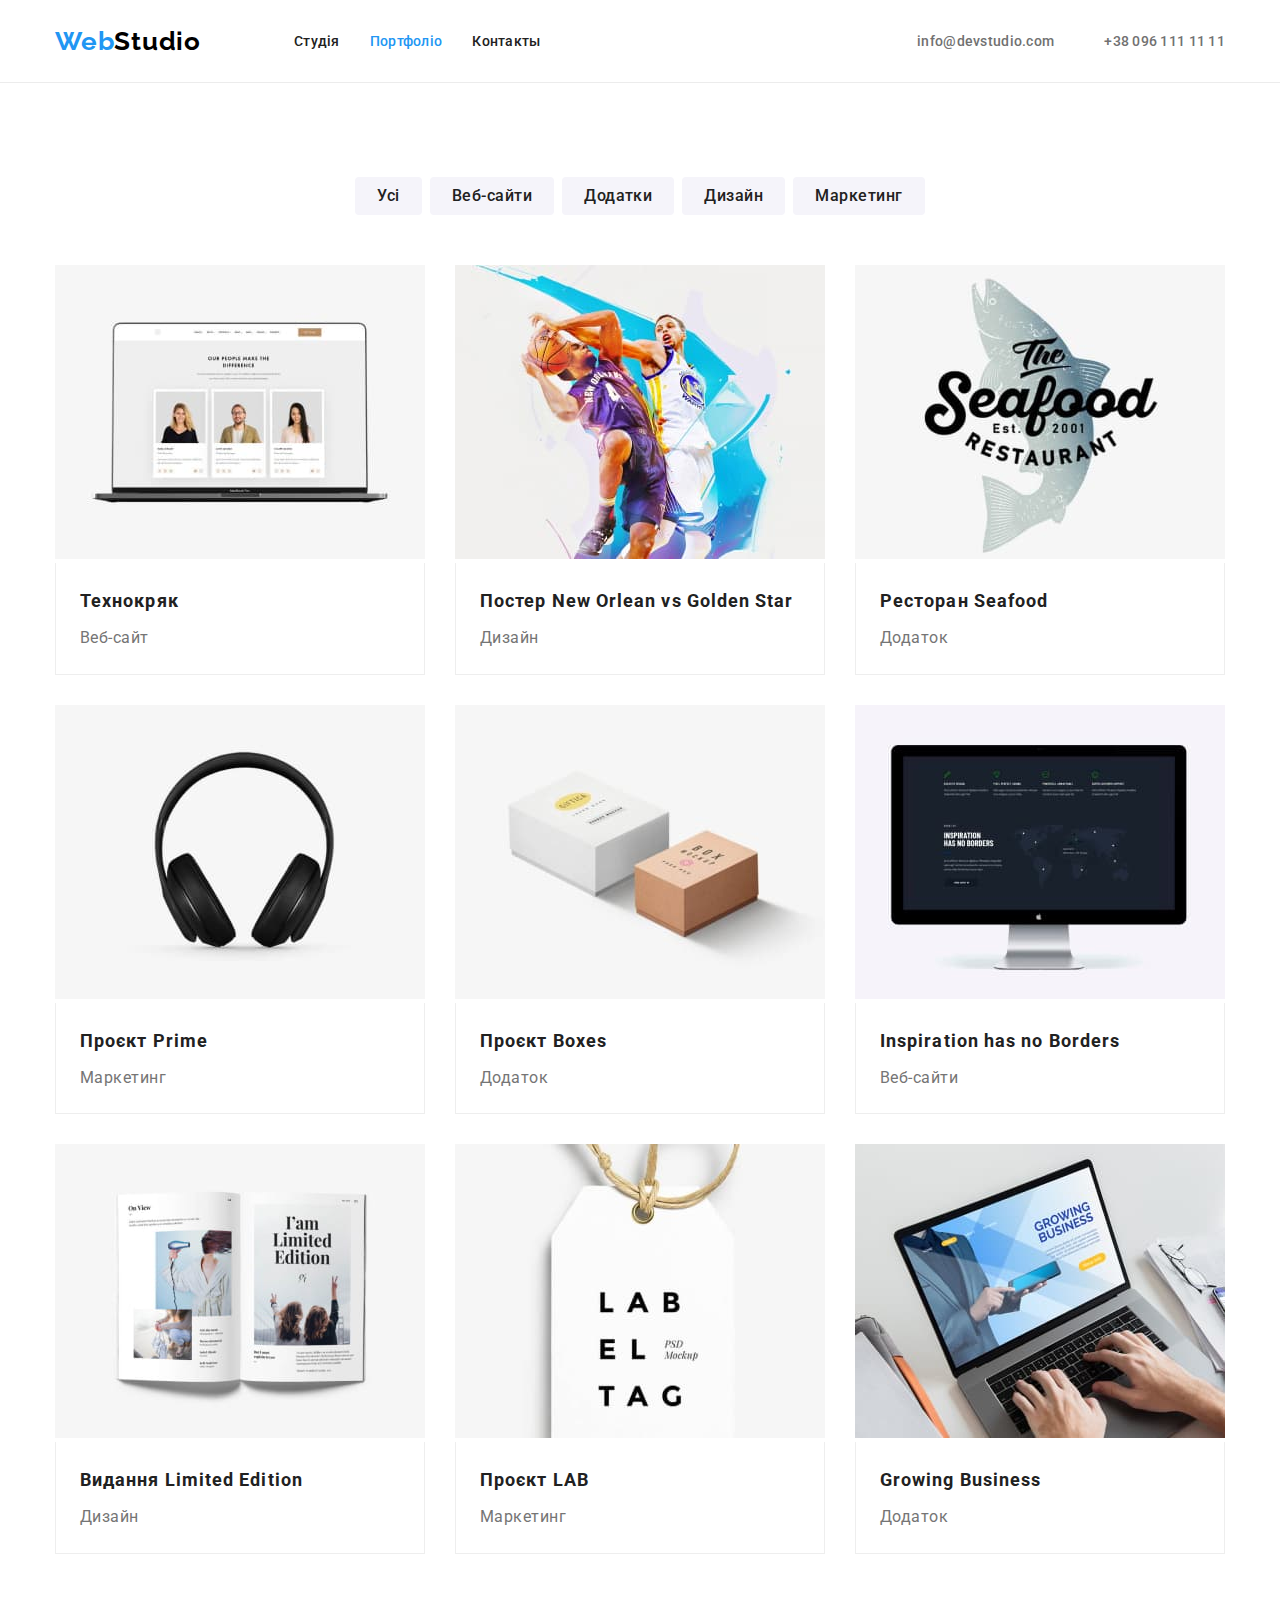
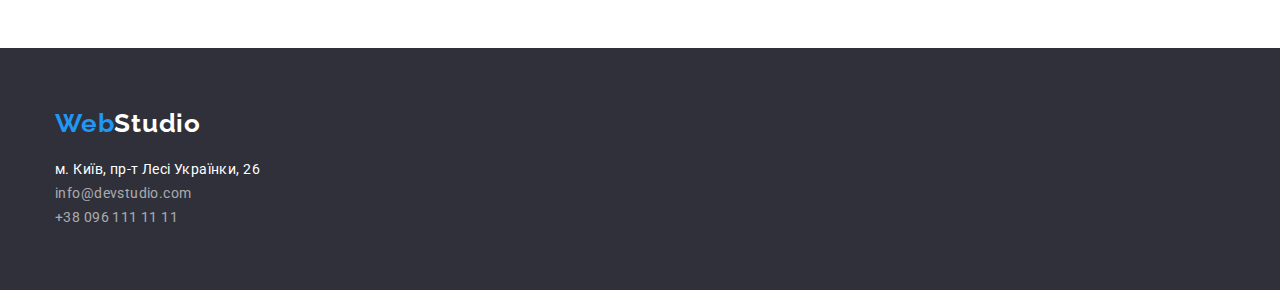
==== portfolio.html @ 61d3a7ad "create hm-4" ====
<!DOCTYPE html>
<html lang="uk">
  <head>
    <meta charset="UTF-8" />
    <meta http-equiv="X-UA-Compatible" content="IE=edge" />
    <meta name="viewport" content="width=device-width, initial-scale=1.0" />
    <title>Document</title>
    <link rel="preconnect" href="https://fonts.googleapis.com" />
    <link rel="preconnect" href="https://fonts.gstatic.com" crossorigin />
    <link
      href="https://fonts.googleapis.com/css2?family=Raleway:wght@700&family=Roboto:wght@400;500;700;900&display=swap"
      rel="stylesheet"
    />
    <link
      rel="stylesheet"
      href="https://cdnjs.cloudflare.com/ajax/libs/modern-normalize/1.1.0/modern-normalize.min.css"
    />
    <link rel="stylesheet" href="./css/styles.css" />
  </head>
  <body class="page">
    <header class="page-header">
      <div class="header-container container">
        <nav class="header nav">
          <a class="logo link" href="./index.html"
            >Web<span class="logo-header">Studio</span></a
          >
          <ul class="site-nav list">
            <li class="item">
              <a href="./index.html" class="link">Студiя</a>
            </li>
            <li class="item">
              <a href="./portfolio.html" class="link current">Портфолiо</a>
            </li>
            <li class="item"><a href="" class="link">Контакты</a></li>
          </ul>
        </nav>
        <ul class="header-contacts list">
          <li class="item">
            <a href="malito:info@devstudio.com" class="link"
              >info@devstudio.com</a
            >
          </li>
          <li class="item">
            <a href="tel:+380961111111" class="link">+38 096 111 11 11</a>
          </li>
        </ul>
      </div>
    </header>
    <main>
      <section class="section portfolio">
        <div class="container">
          <h1 hidden class="section">Портфолiо</h1>
          <ul class="portfolio-filters list">
            <li class="filter">
              <button type="button" class="filter-button">Усi</button>
            </li>
            <li class="filter">
              <button type="button" class="filter-button">Веб-сайти</button>
            </li>
            <li class="filter">
              <button type="button" class="filter-button">Додатки</button>
            </li>
            <li class="filter">
              <button type="button" class="filter-button">Дизайн</button>
            </li>
            <li class="filter">
              <button type="button" class="filter-button">Маркетинг</button>
            </li>
          </ul>
          <ul class="portfolio-list list">
            <li class="portfolio-item">
              <a class="portfolio-card link" href="./portfolio.html"
                ><img
                  src="./images/teckhnokryak.jpg"
                  alt="laptop with pictures"
                  width="370"
                />
                <div class="portfolio-wrapper">
                  <h2 class="portfolio-title">Технокряк</h2>
                  <p class="portfolio-description">Веб-сайт</p>
                </div>
              </a>
            </li>
            <li class="portfolio-item">
              <a class="portfolio-card link" href="./portfolio.html"
                ><img
                  src="./images/new-orlean-vs-golden-state.jpg"
                  alt="basketbol-players"
                  width="370"
                />
                <div class="portfolio-wrapper">
                  <h2 class="portfolio-title">
                    Постер New Orlean vs Golden Star
                  </h2>
                  <p class="portfolio-description">Дизайн</p>
                </div>
              </a>
            </li>
            <li class="portfolio-item">
              <a class="portfolio-card link" href="./portfolio.html"
                ><img
                  src="./images/the-seafood-restaurant.jpg"
                  alt="logo-of-seafood-reustaurant"
                  width="370"
                />
                <div class="portfolio-wrapper">
                  <h2 class="portfolio-title">Ресторан Seafood</h2>
                  <p class="portfolio-description">Додаток</p>
                </div>
              </a>
            </li>
            <li class="portfolio-item">
              <a class="portfolio-card link" href="./portfolio.html"
                ><img
                  src="./images/headphones.jpg"
                  alt="headphones"
                  width="370"
                />
                <div class="portfolio-wrapper">
                  <h2 class="portfolio-title">Проєкт Prime</h2>
                  <p class="portfolio-description">Маркетинг</p>
                </div>
              </a>
            </li>
            <li class="portfolio-item">
              <a class="portfolio-card link" href="./portfolio.html"
                ><img src="./images/boxes.jpg" alt="two-boxes" width="370" />
                <div class="portfolio-wrapper">
                  <h2 class="portfolio-title">Проєкт Boxes</h2>
                  <p class="portfolio-description">Додаток</p>
                </div>
              </a>
            </li>
            <li class="portfolio-item">
              <a class="portfolio-card link" href="./portfolio.html"
                ><img src="./images/laptop.jpg" alt="laptop" width="370" />
                <div class="portfolio-wrapper">
                  <h2 class="portfolio-title">Inspiration has no Borders</h2>
                  <p class="portfolio-description">Веб-сайти</p>
                </div>
              </a>
            </li>
            <li class="portfolio-item">
              <a class="portfolio-card link" href="./portfolio.html"
                ><img
                  src="./images/book.jpg"
                  alt="book-with-pictures"
                  width="370"
                />
                <div class="portfolio-wrapper">
                  <h2 class="portfolio-title">Видання Limited Edition</h2>
                  <p class="portfolio-description">Дизайн</p>
                </div>
              </a>
            </li>
            <li class="portfolio-item">
              <a class="portfolio-card link" href="./portfolio.html"
                ><img
                  src="./images/label-tag.jpg"
                  alt="Label-tag"
                  width="370"
                />
                <div class="portfolio-wrapper">
                  <h2 class="portfolio-title">Проєкт LAB</h2>
                  <p class="portfolio-description">Маркетинг</p>
                </div>
              </a>
            </li>
            <li class="portfolio-item">
              <a class="portfolio-card link" href="./portfolio.html"
                ><img
                  src="./images/laptop-with-hands.jpg"
                  alt="Laptop-with-hands"
                  width="370"
                />
                <div class="portfolio-wrapper">
                  <h2 class="portfolio-title">Growing Business</h2>
                  <p class="portfolio-description">Додаток</p>
                </div>
              </a>
            </li>
          </ul>
        </div>
      </section>
    </main>
    <footer class="page-footer">
      <div class="container">
        <a class="logo link" href="./index.html"
          >Web<span class="logo-footer">Studio</span></a
        >
        <address class="footer-address">
          <ul class="nav-footer list">
            <li>
              <a
                href="https://goo.gl/maps/p2XQU8UmfZMLt7c46"
                target="_blank"
                rel="noreferrer noopener"
                >м. Київ, пр-т Лесі Українки, 26</a
              >
            </li>
            <li>
              <a class="contacts" href="malito:info@devstudio.com"
                >info@devstudio.com</a
              >
            </li>
            <li>
              <a class="contacts" href="tel:+380961111111">+38 096 111 11 11</a>
            </li>
          </ul>
        </address>
      </div>
    </footer>
  </body>
</html>
---- css/styles.css ----
:root {
    --primary-text-color: #757575;
    --title-text-color: #000000;
    --accent-color: #2196F3;
    --title-header: #ffffff;
    --button-background: #F5F4FA;
}

body {
    color: var(--primary-text-color);
    background-color:var(--title-header);
    font-family: Roboto, sans-serif;
    margin: 0;
}

h1,
h2,
h3,
h4,
p {
    margin: 0px;
}

.list {
    list-style: none;
    padding: 0;
    margin: 0;
}

.img {
    display: block;
}

.section {
    padding: 94px 0;
}
.page-footer {
    background-color: #2F303A;
    padding-top: 60px;
    padding-bottom: 60px;
}

.logo {
    color: var(--accent-color);
    font-family: Raleway;
    font-weight: 700;
    font-size: 26px;
    line-height: 1.1;
    letter-spacing: 0.03em;
    margin-right: 93px;
}

.logo-header {
    color: var(--title-text-color);
    font-family: Raleway;
        font-weight: 700;
        font-size: 26px;
        line-height: 1.19;
        letter-spacing: 0.03em;
}

.logo-footer {
    color: var(--title-header);
    font-family: Raleway;
        font-weight: 700;
        font-size: 26px;
        line-height: 1.19;
        letter-spacing: 0.03em;
}


/*Site navigation*/

.site-nav.list {
display: flex;
}

.site-nav .item {
    display: flex;
}

.site-nav .item:not(:last-child) {
    margin-right: 30px;
}

.site-nav.list.header {
    display: flex;
    margin-right: 30px;
}


.site-nav .link {
    color: #212121;
    font-weight: 500;
    font-size: 14px;
    line-height: 1.3;
    letter-spacing: 0.02em;
    display: flex;
    padding: 32px 0;
}
.site-nav .link:hover,
.site-nav .link:focus {
    color: var(--accent-color);
}

.site-nav.list a:hover,:focus {
    color: var(--accent-color);
}


/*Site navigation footer*/

.nav-footer {
    color: var(--title-header);
    font-size: 14px;
    line-height: 1.7;
    letter-spacing: 0.03em;
}

.footer-address {
    font-style: normal;
    margin-top: 20px;
}

.footer-item:not(:last-child) {
margin-bottom: 9px;
}

.nav-footer a {
    color: var(--title-header);
        font-size: 14px;
        line-height: 1.7;
        letter-spacing: 0.03em;
        text-decoration: none;
}

.nav-footer a:hover, 
.nav-footer a:focus{
    color:var(--accent-color);
}

.nav-footer.list a.contacts{
    color: rgba(255, 255, 255, 0.6);
   
}

.nav-footer.list a:hover,
.nav-footer.list a:focus {
    color: var(--accent-color);
}

.section-title {
    color: #212121;
    line-height: 1.14;
    letter-spacing: 0.03em;
    font-size: 14px;
    text-transform: uppercase;
    margin-top: 0%;
    margin-bottom: 10px;
}

.button.primary {
    color: var(--title-header);
    background-color: var(--accent-color);
    font-weight: 700;
    font-size: 16px;
    line-height: 1;
    display: inline-block;
    align-items: center;
    text-align: center;
    letter-spacing: 0.06em;
    box-shadow: 0px 4px 4px rgba(0, 0, 0, 0.15);
    border-radius: 4px;
    padding: 10px 32px;
    min-width: 216px;
    height: 50px;
    border: none;
}

.button.primary:hover,
.button.primary:focus {
    background-color: #188CE8;
}


.filter-button {
    color: var(--button-background);
    background-color: #F5F4FA;;
    font-family: inherit;
    cursor: pointer;
    color: #212121;
    font-weight: 500;
    font-size: 16px;
    line-height: 1.62;
    letter-spacing: 0.03em;
    border-radius: 4px;
    padding: 6px 22px;
    display: inline-block;
    text-align: center;
    border: none;
}

.filter-button:hover,
.filter-button:focus {
    color: var(--title-header);
    background-color: var(--accent-color);
}

.site-nav .link.current {
    color: var(--accent-color);
}

.site-nav.list .benefits {
    font-size: 14px;
    line-height: 1.7;
    letter-spacing: 0.03em;
}
  /* Section team */  
  
  .section.team {
    background: #F5F4FA;
}

.team-title {
font-size: 36px;
line-height: 1.16;
text-align: center;
letter-spacing: 0.03em;
color: #212121;
margin-bottom: 50px;
}

.team-list {
    display: flex;
    gap: 30px;
}
      
.team-name {
    font-size: 16px;
    line-height: 1.18;
    text-align: center;
    letter-spacing: 0.03em;
    color: #212121;
    margin-bottom: 10px;
}      

.team-employees {
    background-color: #ffffff;
    box-shadow: 0px 1px 3px rgba(0, 0, 0, 0.12), 0px 1px 1px rgba(0, 0, 0, 0.14), 0px 2px 1px rgba(0, 0, 0, 0.2);
    border-radius: 0px 0px 4px 4px;
}

  .team-position{
font-size: 16px;
line-height: 1.16;
text-align: center;
letter-spacing: 0.03em;
color: #757575;
}

.team-wrapper {
    padding: 30px;
}

.site-nav.list .type {
    font-size: 16px;
    line-height: 1.88;
    letter-spacing: 0.03em;
    color: #757575;
}

.main-header {
    font-weight: 900;
    font-size: 44px;
    line-height: 1.3;
    text-align: center;
    letter-spacing: 0.06em;
    text-transform: uppercase;
    color: var(--title-header);
    width: 696px;
    margin: 0 auto;
    margin-bottom: 30px;
}

.header-contacts .link {
    color: #717171;
    line-height: 1.3;
    letter-spacing: 0.02em;
    font-weight: 500;
    font-size: 14px;
    display: block;
    padding: 32px 0;
}

.header-contacts.list .link:hover,
.header-contacts.list .link:focus {
        color: var(--accent-color);
    }
.hero {
    background-color: #2F303A;
    text-align: center;
    padding: 200px 0;
}



.title {
    font-size: 36px;
    line-height: 1.16;
    text-align: center;
    letter-spacing: 0.03em;
    color: #212121;
}

.address {
    font-style: normal;
}


.portfolio-title {
        font-size: 18px;
        line-height: 2;
        letter-spacing: 0.06em;
        color: #212121;
        margin-bottom: 4px;
}

.portfolio-description {
        font-size: 16px;
        line-height: 1.88;
        letter-spacing: 0.03em;
        color: #757575;
}

.link {
    text-decoration: none;
}

.container {
    width: 1200px;
    padding-left: 15px;
    padding-right: 15px;
    margin-left: auto;
    margin-right: auto;
}

.page-header {
    border-bottom: 1px solid #ECECEC;
}

.address {
    font-style: normal;
}

.container.page-footer {
    padding-top: 60px;
    padding-left: 15px;
}


.header-contacts.list .item + .item {
    margin-left: 50px;
}

.header.nav {
    display: flex;
    align-items: center;
}

.header-contacts {
    display: flex;
    margin-left: auto;
}

.header-container {
    display: flex;
    align-items: center;
}


.benefits-of-company {
    width: 270px;
    margin-right: 30px;
}

.benefits-of-company:last-child {
    margin-right: 0px;
}

.title-what-we-do {
    margin-bottom: 50px;
font-weight: 700;
font-size: 36px;
line-height: 42px;
text-align: center;
letter-spacing: 0.03em;

color: #212121;

    
}

.site-nav.works.list {
justify-content: space-between;
margin-right: 30px;
}

.site-nav.works.list:last-child {
    margin-right: 0px;
}



.site-nav.team.list {
    display: flex;
    justify-content: space-between;
    padding-top: 0px;
}

.site-nav .employees:not(:last-child) {
    margin-right: 30px;
}


/* Porfolio*/

.site-nav.portfolio.list {
display: flex;
    justify-content: center;
    padding-bottom: 50px;
    margin-right: 0px;
}

.filter.button:not(:last-child) {
    margin-right: 8px;
}

/*porfolio list*/

.portfolio-filters {
    display: flex;
    justify-content: center;
    margin-bottom: 50px;
    gap: 8px;
}

.portfolio-list.list {
    display: flex;
    flex-wrap: wrap;
    gap: 30px;
}

.portfolio-list.list:nth-child(3n) {
    margin-right: 0px;
}

.portfolio-item {
    width: 370px;
}

.portfolio-wrapper {
    padding: 20px 24px;
    border: 1px solid #EEEEEE;
    border-top: none;
}

.features {
    padding-bottom: 0;
}
/* вторичный цвет - #757575;

Fewfwefwwef
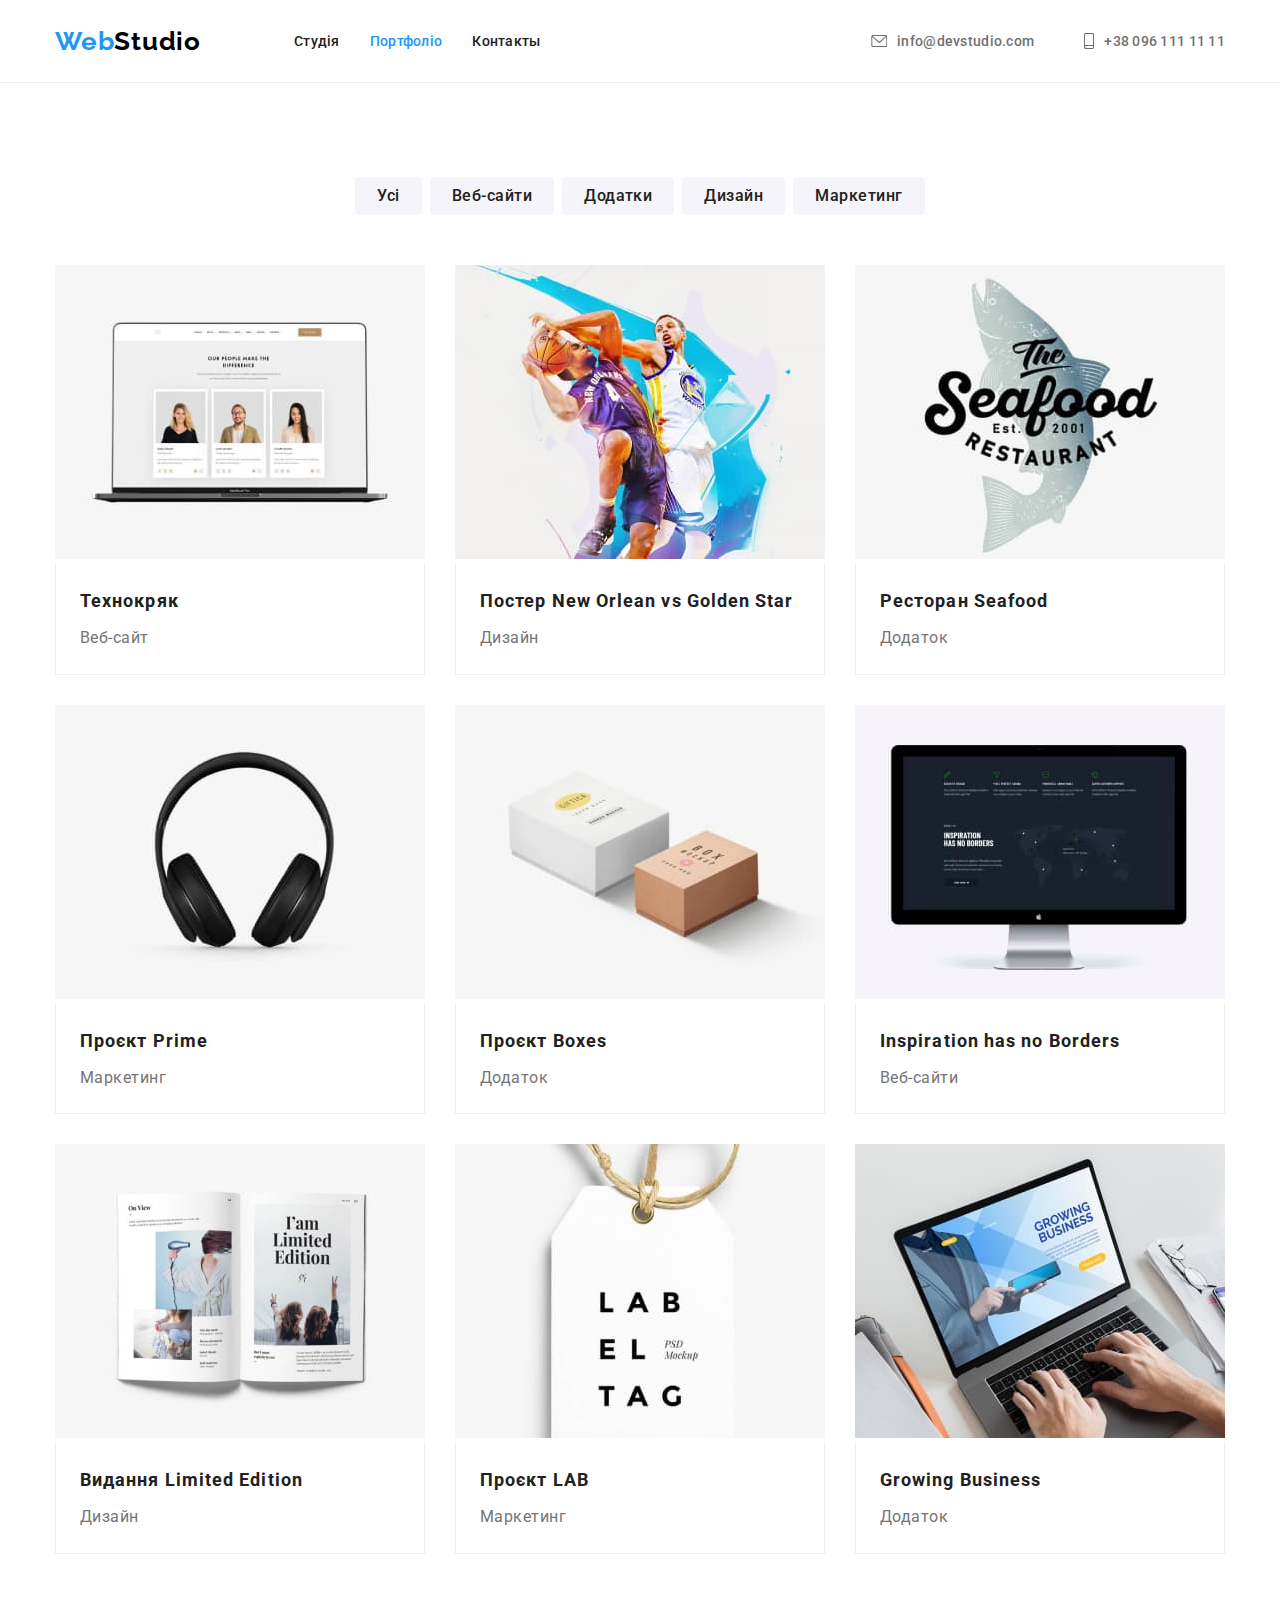
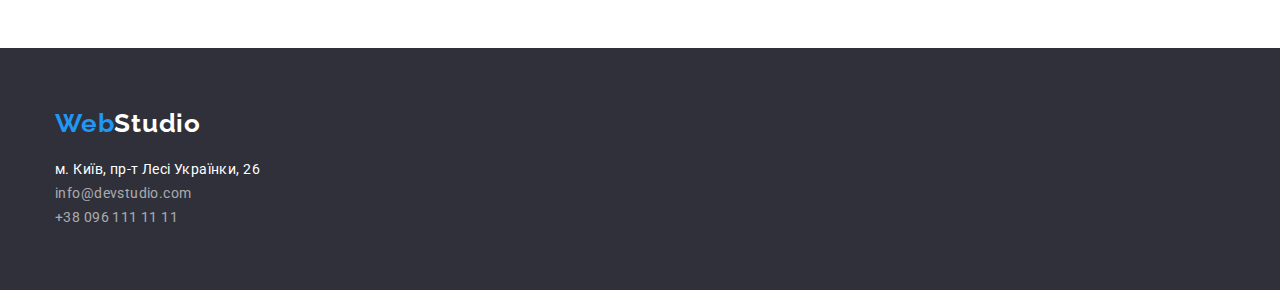
==== commit ba16f91d: "finsh portfolio page" ====
--- a/portfolio.html
+++ b/portfolio.html
@@ -37,11 +37,21 @@
         <ul class="header-contacts list">
           <li class="item">
             <a href="malito:info@devstudio.com" class="link"
+              ><svg width="16" height="12" class="icons-header">
+                <use
+                  href="./images/icons.svg/symbol-defs.svg#icon-envelope"
+                ></use></svg
               >info@devstudio.com</a
             >
           </li>
           <li class="item">
-            <a href="tel:+380961111111" class="link">+38 096 111 11 11</a>
+            <a href="tel:+380961111111" class="link"
+              ><svg width="10" height="16" class="icons-header">
+                <use
+                  href="./images/icons.svg/symbol-defs.svg#icon-smartphone"
+                ></use></svg
+              >+38 096 111 11 11</a
+            >
           </li>
         </ul>
       </div>
--- a/css/styles.css
+++ b/css/styles.css
@@ -1,16 +1,16 @@
 :root {
-    --primary-text-color: #757575;
-    --title-text-color: #000000;
-    --accent-color: #2196F3;
-    --title-header: #ffffff;
-    --button-background: #F5F4FA;
+  --primary-text-color: #757575;
+  --title-text-color: #000000;
+  --accent-color: #2196f3;
+  --title-header: #ffffff;
+  --button-background: #f5f4fa;
 }
 
 body {
-    color: var(--primary-text-color);
-    background-color:var(--title-header);
-    font-family: Roboto, sans-serif;
-    margin: 0;
+  color: var(--primary-text-color);
+  background-color: var(--title-header);
+  font-family: Roboto, sans-serif;
+  margin: 0;
 }
 
 h1,
@@ -18,456 +18,499 @@
 h3,
 h4,
 p {
-    margin: 0px;
+  margin: 0px;
 }
 
 .list {
-    list-style: none;
-    padding: 0;
-    margin: 0;
+  list-style: none;
+  padding: 0;
+  margin: 0;
 }
 
 .img {
-    display: block;
+  display: block;
 }
 
 .section {
-    padding: 94px 0;
+  padding: 94px 0;
+  max-width: 1600px;
+  margin-left: auto;
+  margin-right: auto;
 }
 .page-footer {
-    background-color: #2F303A;
-    padding-top: 60px;
-    padding-bottom: 60px;
+  background-color: #2f303a;
+  padding-top: 60px;
+  padding-bottom: 60px;
+  max-width: 1600px;
+  margin-left: auto;
+  margin-right: auto;
 }
 
 .logo {
-    color: var(--accent-color);
-    font-family: Raleway;
-    font-weight: 700;
-    font-size: 26px;
-    line-height: 1.1;
-    letter-spacing: 0.03em;
-    margin-right: 93px;
+  color: var(--accent-color);
+  font-family: Raleway;
+  font-weight: 700;
+  font-size: 26px;
+  line-height: 1.1;
+  letter-spacing: 0.03em;
+  margin-right: 93px;
 }
 
 .logo-header {
-    color: var(--title-text-color);
-    font-family: Raleway;
-        font-weight: 700;
-        font-size: 26px;
-        line-height: 1.19;
-        letter-spacing: 0.03em;
+  color: var(--title-text-color);
+  font-family: Raleway;
+  font-weight: 700;
+  font-size: 26px;
+  line-height: 1.19;
+  letter-spacing: 0.03em;
 }
 
 .logo-footer {
-    color: var(--title-header);
-    font-family: Raleway;
-        font-weight: 700;
-        font-size: 26px;
-        line-height: 1.19;
-        letter-spacing: 0.03em;
-}
-
+  color: var(--title-header);
+  font-family: Raleway;
+  font-weight: 700;
+  font-size: 26px;
+  line-height: 1.19;
+  letter-spacing: 0.03em;
+}
 
 /*Site navigation*/
 
 .site-nav.list {
-display: flex;
+  display: flex;
 }
 
 .site-nav .item {
-    display: flex;
+  display: flex;
 }
 
 .site-nav .item:not(:last-child) {
-    margin-right: 30px;
+  margin-right: 30px;
 }
 
 .site-nav.list.header {
-    display: flex;
-    margin-right: 30px;
-}
-
+  display: flex;
+  margin-right: 30px;
+}
 
 .site-nav .link {
-    color: #212121;
-    font-weight: 500;
-    font-size: 14px;
-    line-height: 1.3;
-    letter-spacing: 0.02em;
-    display: flex;
-    padding: 32px 0;
+  color: #212121;
+  font-weight: 500;
+  font-size: 14px;
+  line-height: 1.3;
+  letter-spacing: 0.02em;
+  display: flex;
+  padding: 32px 0;
 }
 .site-nav .link:hover,
 .site-nav .link:focus {
-    color: var(--accent-color);
-}
-
-.site-nav.list a:hover,:focus {
-    color: var(--accent-color);
-}
-
+  color: var(--accent-color);
+}
+
+.site-nav.list a:hover,
+:focus {
+  color: var(--accent-color);
+}
 
 /*Site navigation footer*/
 
 .nav-footer {
-    color: var(--title-header);
-    font-size: 14px;
-    line-height: 1.7;
-    letter-spacing: 0.03em;
+  color: var(--title-header);
+  font-size: 14px;
+  line-height: 1.7;
+  letter-spacing: 0.03em;
 }
 
 .footer-address {
-    font-style: normal;
-    margin-top: 20px;
+  font-style: normal;
+  margin-top: 20px;
 }
 
 .footer-item:not(:last-child) {
-margin-bottom: 9px;
+  margin-bottom: 9px;
 }
 
 .nav-footer a {
-    color: var(--title-header);
-        font-size: 14px;
-        line-height: 1.7;
-        letter-spacing: 0.03em;
-        text-decoration: none;
-}
-
-.nav-footer a:hover, 
-.nav-footer a:focus{
-    color:var(--accent-color);
-}
-
-.nav-footer.list a.contacts{
-    color: rgba(255, 255, 255, 0.6);
-   
+  color: var(--title-header);
+  font-size: 14px;
+  line-height: 1.7;
+  letter-spacing: 0.03em;
+  text-decoration: none;
+}
+
+.nav-footer a:hover,
+.nav-footer a:focus {
+  color: var(--accent-color);
+}
+
+.nav-footer.list a.contacts {
+  color: rgba(255, 255, 255, 0.6);
 }
 
 .nav-footer.list a:hover,
 .nav-footer.list a:focus {
-    color: var(--accent-color);
+  color: var(--accent-color);
 }
 
 .section-title {
-    color: #212121;
-    line-height: 1.14;
-    letter-spacing: 0.03em;
-    font-size: 14px;
-    text-transform: uppercase;
-    margin-top: 0%;
-    margin-bottom: 10px;
+  color: #212121;
+  line-height: 1.14;
+  letter-spacing: 0.03em;
+  font-size: 14px;
+  text-transform: uppercase;
+  margin-top: 0%;
+  margin-bottom: 10px;
 }
 
 .button.primary {
-    color: var(--title-header);
-    background-color: var(--accent-color);
-    font-weight: 700;
-    font-size: 16px;
-    line-height: 1;
-    display: inline-block;
-    align-items: center;
-    text-align: center;
-    letter-spacing: 0.06em;
-    box-shadow: 0px 4px 4px rgba(0, 0, 0, 0.15);
-    border-radius: 4px;
-    padding: 10px 32px;
-    min-width: 216px;
-    height: 50px;
-    border: none;
+  color: var(--title-header);
+  background-color: var(--accent-color);
+  font-weight: 700;
+  font-size: 16px;
+  line-height: 1;
+  display: inline-block;
+  align-items: center;
+  text-align: center;
+  letter-spacing: 0.06em;
+  box-shadow: 0px 4px 4px rgba(0, 0, 0, 0.15);
+  border-radius: 4px;
+  padding: 10px 32px;
+  min-width: 216px;
+  height: 50px;
+  border: none;
 }
 
 .button.primary:hover,
 .button.primary:focus {
-    background-color: #188CE8;
-}
-
+  background-color: #188ce8;
+}
 
 .filter-button {
-    color: var(--button-background);
-    background-color: #F5F4FA;;
-    font-family: inherit;
-    cursor: pointer;
-    color: #212121;
-    font-weight: 500;
-    font-size: 16px;
-    line-height: 1.62;
-    letter-spacing: 0.03em;
-    border-radius: 4px;
-    padding: 6px 22px;
-    display: inline-block;
-    text-align: center;
-    border: none;
+  color: var(--button-background);
+  background-color: #f5f4fa;
+  font-family: inherit;
+  cursor: pointer;
+  color: #212121;
+  font-weight: 500;
+  font-size: 16px;
+  line-height: 1.62;
+  letter-spacing: 0.03em;
+  border-radius: 4px;
+  padding: 6px 22px;
+  display: inline-block;
+  text-align: center;
+  border: none;
 }
 
 .filter-button:hover,
 .filter-button:focus {
-    color: var(--title-header);
-    background-color: var(--accent-color);
+  color: var(--title-header);
+  background-color: var(--accent-color);
+  box-shadow: 0px 3px 1px rgba(0, 0, 0, 0.1), 0px 1px 2px rgba(0, 0, 0, 0.08),
+    0px 2px 2px rgba(0, 0, 0, 0.12);
 }
 
 .site-nav .link.current {
-    color: var(--accent-color);
+  color: var(--accent-color);
 }
 
 .site-nav.list .benefits {
-    font-size: 14px;
-    line-height: 1.7;
-    letter-spacing: 0.03em;
-}
-  /* Section team */  
-  
-  .section.team {
-    background: #F5F4FA;
+  font-size: 14px;
+  line-height: 1.7;
+  letter-spacing: 0.03em;
+  display: block;
+}
+/* Section team */
+
+.section.team {
+  background: #f5f4fa;
 }
 
 .team-title {
-font-size: 36px;
-line-height: 1.16;
-text-align: center;
-letter-spacing: 0.03em;
-color: #212121;
-margin-bottom: 50px;
+  font-size: 36px;
+  line-height: 1.16;
+  text-align: center;
+  letter-spacing: 0.03em;
+  color: #212121;
+  margin-bottom: 50px;
 }
 
 .team-list {
-    display: flex;
-    gap: 30px;
-}
-      
+  display: flex;
+  gap: 30px;
+}
+
 .team-name {
-    font-size: 16px;
-    line-height: 1.18;
-    text-align: center;
-    letter-spacing: 0.03em;
-    color: #212121;
-    margin-bottom: 10px;
-}      
+  font-size: 16px;
+  line-height: 1.18;
+  text-align: center;
+  letter-spacing: 0.03em;
+  color: #212121;
+  margin-bottom: 10px;
+}
 
 .team-employees {
-    background-color: #ffffff;
-    box-shadow: 0px 1px 3px rgba(0, 0, 0, 0.12), 0px 1px 1px rgba(0, 0, 0, 0.14), 0px 2px 1px rgba(0, 0, 0, 0.2);
-    border-radius: 0px 0px 4px 4px;
-}
-
-  .team-position{
-font-size: 16px;
-line-height: 1.16;
-text-align: center;
-letter-spacing: 0.03em;
-color: #757575;
+  background-color: #ffffff;
+  box-shadow: 0px 1px 3px rgba(0, 0, 0, 0.12), 0px 1px 1px rgba(0, 0, 0, 0.14),
+    0px 2px 1px rgba(0, 0, 0, 0.2);
+  border-radius: 0px 0px 4px 4px;
+}
+
+.team-position {
+  font-size: 16px;
+  line-height: 1.16;
+  text-align: center;
+  letter-spacing: 0.03em;
+  color: #757575;
 }
 
 .team-wrapper {
-    padding: 30px;
+  padding: 30px;
 }
 
 .site-nav.list .type {
-    font-size: 16px;
-    line-height: 1.88;
-    letter-spacing: 0.03em;
-    color: #757575;
+  font-size: 16px;
+  line-height: 1.88;
+  letter-spacing: 0.03em;
+  color: #757575;
 }
 
 .main-header {
-    font-weight: 900;
-    font-size: 44px;
-    line-height: 1.3;
-    text-align: center;
-    letter-spacing: 0.06em;
-    text-transform: uppercase;
-    color: var(--title-header);
-    width: 696px;
-    margin: 0 auto;
-    margin-bottom: 30px;
+  font-weight: 900;
+  font-size: 44px;
+  line-height: 1.3;
+  text-align: center;
+  letter-spacing: 0.06em;
+  text-transform: uppercase;
+  color: var(--title-header);
+  width: 696px;
+  margin: 0 auto;
+  margin-bottom: 30px;
 }
 
 .header-contacts .link {
-    color: #717171;
-    line-height: 1.3;
-    letter-spacing: 0.02em;
-    font-weight: 500;
-    font-size: 14px;
-    display: block;
-    padding: 32px 0;
+  color: #717171;
+  line-height: 1.3;
+  letter-spacing: 0.02em;
+  font-weight: 500;
+  font-size: 14px;
+  padding: 32px 0;
+  display: flex;
+  align-items: center;
+  gap: 10px;
 }
 
 .header-contacts.list .link:hover,
 .header-contacts.list .link:focus {
-        color: var(--accent-color);
-    }
+  color: var(--accent-color);
+}
 .hero {
-    background-color: #2F303A;
-    text-align: center;
-    padding: 200px 0;
-}
-
-
+  text-align: center;
+  padding: 200px 0;
+  background-image: linear-gradient(
+      to right,
+      rgba(47, 48, 58, 0.4),
+      rgba(47, 48, 58, 0.4)
+    ),
+    url(../images/background-picture.jpg), url(../images/background-overlay.jpg);
+  background-position: center;
+  background-repeat: no-repeat;
+  background-size: cover;
+  width: 100%;
+  max-width: 1600px;
+  margin-left: auto;
+  margin-right: auto;
+}
 
 .title {
-    font-size: 36px;
-    line-height: 1.16;
-    text-align: center;
-    letter-spacing: 0.03em;
-    color: #212121;
+  font-size: 36px;
+  line-height: 1.16;
+  text-align: center;
+  letter-spacing: 0.03em;
+  color: #212121;
 }
 
 .address {
-    font-style: normal;
-}
-
+  font-style: normal;
+}
 
 .portfolio-title {
-        font-size: 18px;
-        line-height: 2;
-        letter-spacing: 0.06em;
-        color: #212121;
-        margin-bottom: 4px;
+  font-size: 18px;
+  line-height: 2;
+  letter-spacing: 0.06em;
+  color: #212121;
+  margin-bottom: 4px;
 }
 
 .portfolio-description {
-        font-size: 16px;
-        line-height: 1.88;
-        letter-spacing: 0.03em;
-        color: #757575;
+  font-size: 16px;
+  line-height: 1.88;
+  letter-spacing: 0.03em;
+  color: #757575;
 }
 
 .link {
-    text-decoration: none;
+  text-decoration: none;
 }
 
 .container {
-    width: 1200px;
-    padding-left: 15px;
-    padding-right: 15px;
-    margin-left: auto;
-    margin-right: auto;
+  width: 1200px;
+  padding-left: 15px;
+  padding-right: 15px;
+  margin-left: auto;
+  margin-right: auto;
 }
 
 .page-header {
-    border-bottom: 1px solid #ECECEC;
+  border-bottom: 1px solid #ececec;
+  max-width: 1600px;
+  margin: auto;
 }
 
 .address {
-    font-style: normal;
+  font-style: normal;
 }
 
 .container.page-footer {
-    padding-top: 60px;
-    padding-left: 15px;
-}
-
+  padding-top: 60px;
+  padding-left: 15px;
+}
 
 .header-contacts.list .item + .item {
-    margin-left: 50px;
+  margin-left: 50px;
 }
 
 .header.nav {
-    display: flex;
-    align-items: center;
+  display: flex;
+  align-items: center;
 }
 
 .header-contacts {
-    display: flex;
-    margin-left: auto;
+  display: flex;
+  margin-left: auto;
+  align-items: center;
 }
 
 .header-container {
-    display: flex;
-    align-items: center;
-}
-
+  display: flex;
+  align-items: center;
+}
 
 .benefits-of-company {
-    width: 270px;
-    margin-right: 30px;
+  width: 270px;
+  margin-right: 30px;
 }
 
 .benefits-of-company:last-child {
-    margin-right: 0px;
+  margin-right: 0px;
 }
 
 .title-what-we-do {
-    margin-bottom: 50px;
-font-weight: 700;
-font-size: 36px;
-line-height: 42px;
-text-align: center;
-letter-spacing: 0.03em;
-
-color: #212121;
-
-    
+  margin-bottom: 50px;
+  font-weight: 700;
+  font-size: 36px;
+  line-height: 42px;
+  text-align: center;
+  letter-spacing: 0.03em;
+
+  color: #212121;
 }
 
 .site-nav.works.list {
-justify-content: space-between;
-margin-right: 30px;
+  justify-content: space-between;
+  margin-right: 30px;
 }
 
 .site-nav.works.list:last-child {
-    margin-right: 0px;
-}
-
-
+  margin-right: 0px;
+}
 
 .site-nav.team.list {
-    display: flex;
-    justify-content: space-between;
-    padding-top: 0px;
+  display: flex;
+  justify-content: space-between;
+  padding-top: 0px;
 }
 
 .site-nav .employees:not(:last-child) {
-    margin-right: 30px;
-}
-
+  margin-right: 30px;
+}
 
 /* Porfolio*/
 
 .site-nav.portfolio.list {
-display: flex;
-    justify-content: center;
-    padding-bottom: 50px;
-    margin-right: 0px;
+  display: flex;
+  justify-content: center;
+  padding-bottom: 50px;
+  margin-right: 0px;
 }
 
 .filter.button:not(:last-child) {
-    margin-right: 8px;
+  margin-right: 8px;
 }
 
 /*porfolio list*/
 
 .portfolio-filters {
-    display: flex;
-    justify-content: center;
-    margin-bottom: 50px;
-    gap: 8px;
+  display: flex;
+  justify-content: center;
+  margin-bottom: 50px;
+  gap: 8px;
 }
 
 .portfolio-list.list {
-    display: flex;
-    flex-wrap: wrap;
-    gap: 30px;
+  display: flex;
+  flex-wrap: wrap;
+  gap: 30px;
+}
+
+.portfolio-item:hover,
+.portfolio-item:focus {
+  box-shadow: 0px 1px 1px rgba(0, 0, 0, 0.12), 0px 4px 4px rgba(0, 0, 0, 0.06),
+    1px 4px 6px rgba(0, 0, 0, 0.16);
 }
 
 .portfolio-list.list:nth-child(3n) {
-    margin-right: 0px;
+  margin-right: 0px;
 }
 
 .portfolio-item {
-    width: 370px;
+  width: 370px;
 }
 
 .portfolio-wrapper {
-    padding: 20px 24px;
-    border: 1px solid #EEEEEE;
-    border-top: none;
+  padding: 20px 24px;
+  border: 1px solid #eeeeee;
+  border-top: none;
 }
 
 .features {
-    padding-bottom: 0;
-}
-/* вторичный цвет - #757575;
-
-Fewfwefwwef
-
+  padding-bottom: 0;
+}
+
+/*Icons CSS*/
+
+.icons-header {
+  fill: currentColor;
+}
+
+.icons-benefits {
+  display: flex;
+  width: 270px;
+  height: 120px;
+  flex-direction: column;
+  text-align: center;
+  justify-content: center;
+  border-radius: 4px;
+  margin-bottom: 30px;
+  background-color: #f5f4fa;
+}
+
+.social-icons {
+  list-style: none;
+  display: flex;
+  width: 44px;
+  height: 44px;
+  margin-top: 16px;
+  flex-direction: column;
+  background-color: white, circle;
+}
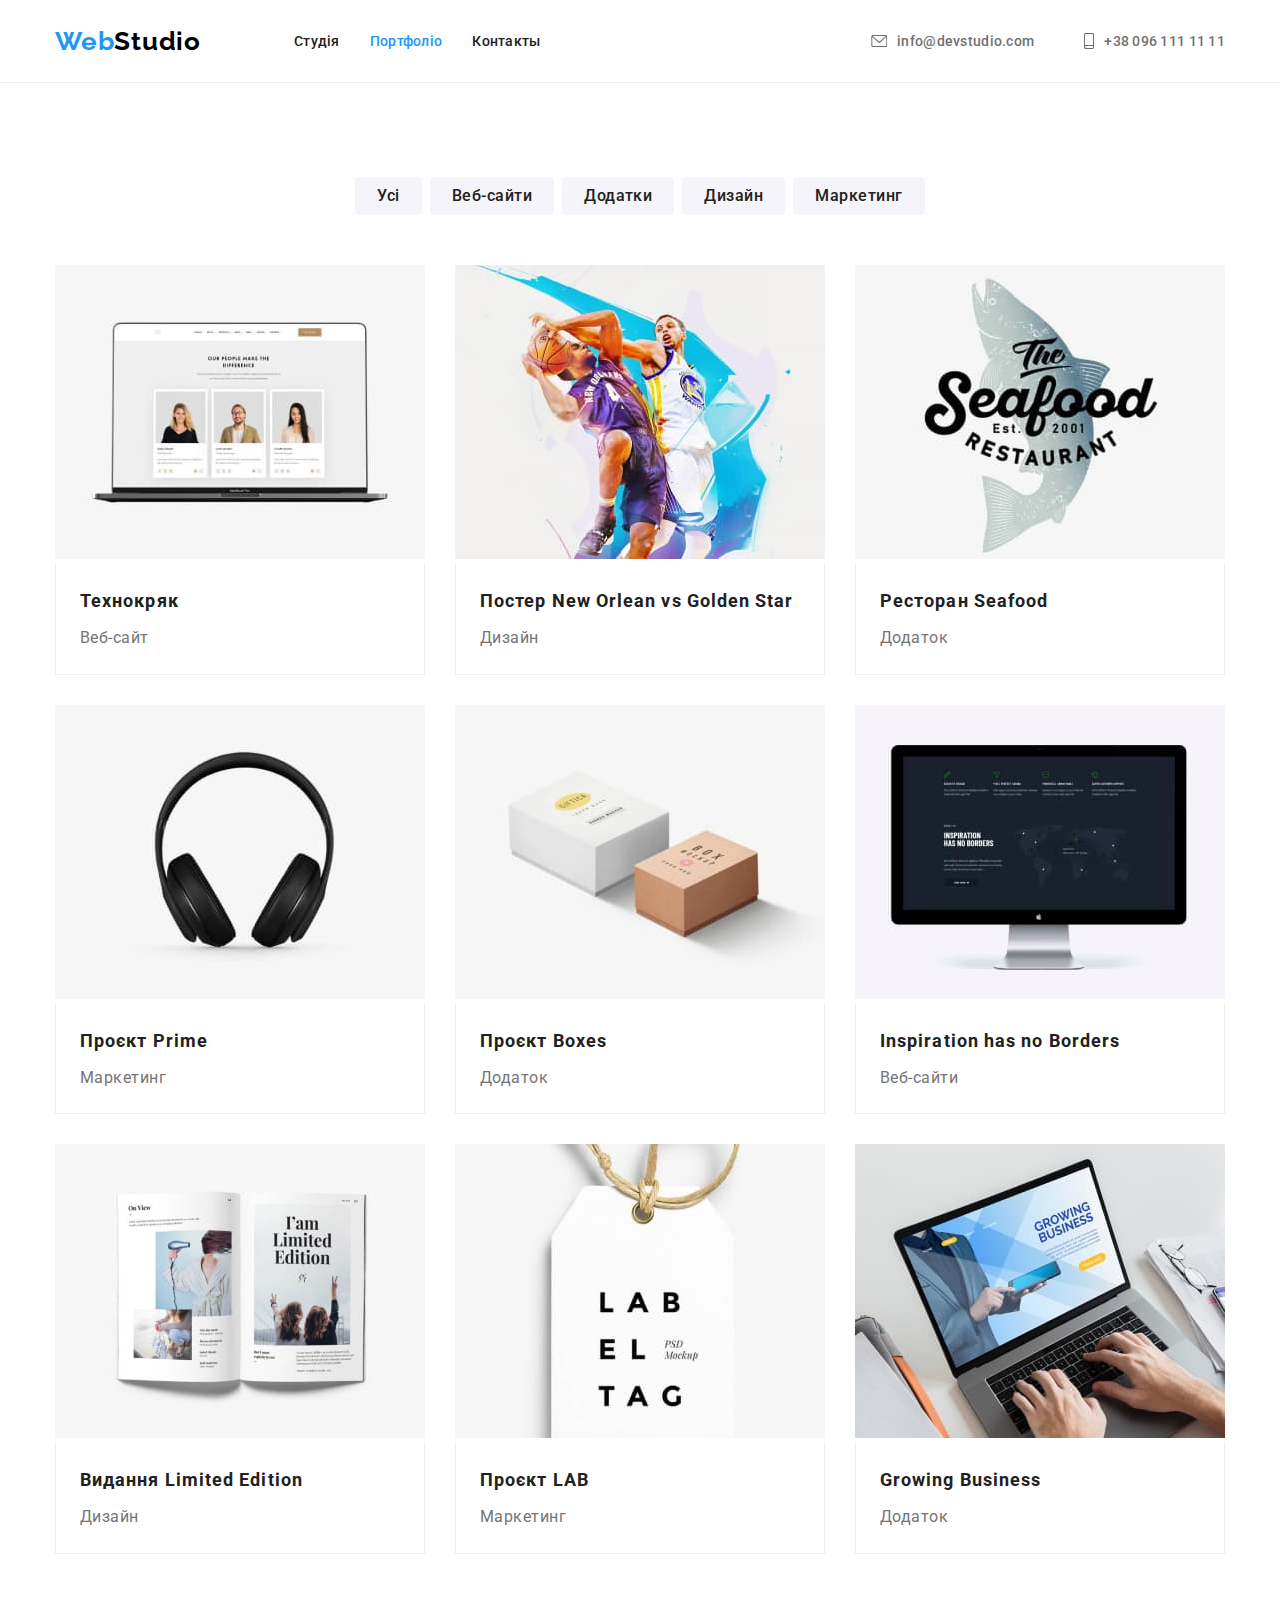
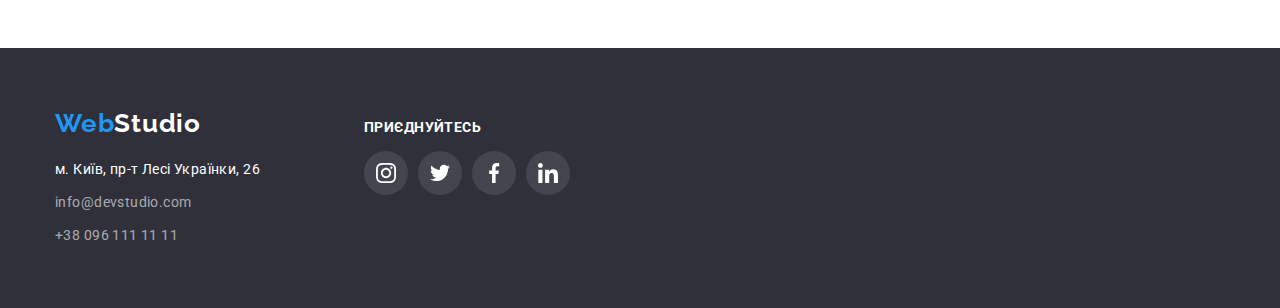
==== commit 2e54af38: "finish h/m-4" ====
--- a/portfolio.html
+++ b/portfolio.html
@@ -194,30 +194,72 @@
       </section>
     </main>
     <footer class="page-footer">
-      <div class="container">
-        <a class="logo link" href="./index.html"
-          >Web<span class="logo-footer">Studio</span></a
-        >
-        <address class="footer-address">
-          <ul class="nav-footer list">
-            <li>
-              <a
-                href="https://goo.gl/maps/p2XQU8UmfZMLt7c46"
-                target="_blank"
-                rel="noreferrer noopener"
-                >м. Київ, пр-т Лесі Українки, 26</a
-              >
-            </li>
-            <li>
-              <a class="contacts" href="malito:info@devstudio.com"
-                >info@devstudio.com</a
-              >
-            </li>
-            <li>
-              <a class="contacts" href="tel:+380961111111">+38 096 111 11 11</a>
-            </li>
-          </ul>
-        </address>
+      <div class="container footer">
+        <div>
+          <a class="logo link" href="./index.html"
+            >Web<span class="logo-footer">Studio</span></a
+          >
+          <address class="footer-address">
+            <ul class="nav-footer list">
+              <li class="footer-item">
+                <a
+                  href="https://goo.gl/maps/p2XQU8UmfZMLt7c46"
+                  target="_blank"
+                  rel="noreferrer noopener"
+                  >м. Київ, пр-т Лесі Українки, 26</a
+                >
+              </li>
+              <li class="footer-item">
+                <a class="contacts" href="malito:info@devstudio.com"
+                  >info@devstudio.com</a
+                >
+              </li>
+              <li class="footer-item">
+                <a class="contacts" href="tel:+380961111111"
+                  >+38 096 111 11 11</a
+                >
+              </li>
+            </ul>
+          </address>
+        </div>
+        <div>
+          <p class="call-to-action">приєднуйтесь</p>
+          <ul class="footer socials-iist">
+                  <li class="item">
+                    <a href="https://instagram.com/" class="footer social-icons">
+                      <svg width="20" height="20">
+                        <use
+                          href="./images/icons.svg/symbol-defs.svg#icon-instagram-2"
+                        ></use></svg
+                    ></a>
+                  </li>
+                  <li class="item">
+                    <a href="https://twitter.com/" class="footer social-icons">
+                      <svg width="20" height="20">
+                        <use
+                          href="./images/icons.svg/symbol-defs.svg#icon-twitter"
+                        ></use></svg
+                    ></a>
+                  </li>
+                  <li class="item">
+                    <a href="https://facebook.com/" class="footer social-icons">
+                      <svg width="20" height="20">
+                        <use
+                          href="./images/icons.svg/symbol-defs.svg#icon-facebook"
+                        ></use></svg
+                    ></a>
+                  </li>
+                  <li class="item">
+                    <a href="https://www.linkedin.com/" class="footer social-icons">
+                      <svg width="20" height="20">
+                        <use
+                          href="./images/icons.svg/symbol-defs.svg#icon-linkedin"
+                        ></use></svg
+                    ></a>
+                  </li>
+                </ul>
+          </ul>
+        </div>
       </div>
     </footer>
   </body>
--- a/css/styles.css
+++ b/css/styles.css
@@ -226,6 +226,10 @@
   background: #f5f4fa;
 }
 
+.title.customers {
+  margin-bottom: 50px;
+}
+
 .team-title {
   font-size: 36px;
   line-height: 1.16;
@@ -262,6 +266,7 @@
   text-align: center;
   letter-spacing: 0.03em;
   color: #757575;
+  margin-bottom: 16px;
 }
 
 .team-wrapper {
@@ -489,7 +494,9 @@
 
 /*Icons CSS*/
 
-.icons-header {
+.icons-header,
+.social-icons,
+.social-iist {
   fill: currentColor;
 }
 
@@ -498,19 +505,106 @@
   width: 270px;
   height: 120px;
   flex-direction: column;
-  text-align: center;
   justify-content: center;
   border-radius: 4px;
   margin-bottom: 30px;
   background-color: #f5f4fa;
+  gap: 30px;
+  align-items: center;
 }
 
 .social-icons {
-  list-style: none;
   display: flex;
   width: 44px;
   height: 44px;
-  margin-top: 16px;
-  flex-direction: column;
-  background-color: white, circle;
-}
+  border-radius: 50%;
+  gap: 22px;
+  background-color: transparent;
+  fill: #afb1b8;
+  align-items: center;
+  justify-content: center;
+}
+
+.social-iist {
+  display: flex;
+  gap: 10px;
+  list-style: none;
+  align-items: center;
+  justify-content: center;
+  padding: 0%;
+}
+
+.social-icons:hover,
+.social-icons:focus {
+  fill: #ffffff;
+  background-color: #2196f3;
+}
+
+.customers-list.icons {
+  display: flex;
+  gap: 30px;
+  list-style: none;
+}
+
+.regular-customers.icons {
+  fill: #afb1b8;
+  align-items: center;
+  justify-content: center;
+  border: 1px solid #afb1b8;
+  border-radius: 4px;
+}
+
+.company-icons {
+  fill: #afb1b8;
+  align-items: center;
+  justify-content: center;
+  display: flex;
+  width: 170px;
+  height: 92px;
+}
+
+.regular-customers.icons:hover,
+.regular-customers.icons:focus {
+  fill: #2196f3;
+  border: 1px solid #2196f3;
+}
+
+.company-icons:hover,
+.company-icons:focus {
+  fill: #2196f3;
+  border: transparent;
+}
+
+.call-to-action {
+  font-weight: 700;
+  font-size: 14px;
+  line-height: 16px;
+  letter-spacing: 0.03em;
+  text-transform: uppercase;
+  color: #ffffff;
+}
+
+.container.footer {
+  display: flex;
+  gap: 70px;
+  align-items: baseline;
+}
+
+.footer.socials-iist {
+  display: flex;
+  gap: 10px;
+  list-style: none;
+  align-items: center;
+  justify-content: center;
+  padding: 0%;
+}
+
+.footer.social-icons {
+  background: rgba(255, 255, 255, 0.1);
+  fill: #ffffff;
+}
+
+.footer.social-icons:hover,
+.footer.social-icons:focus {
+  background: #2196f3;
+}
